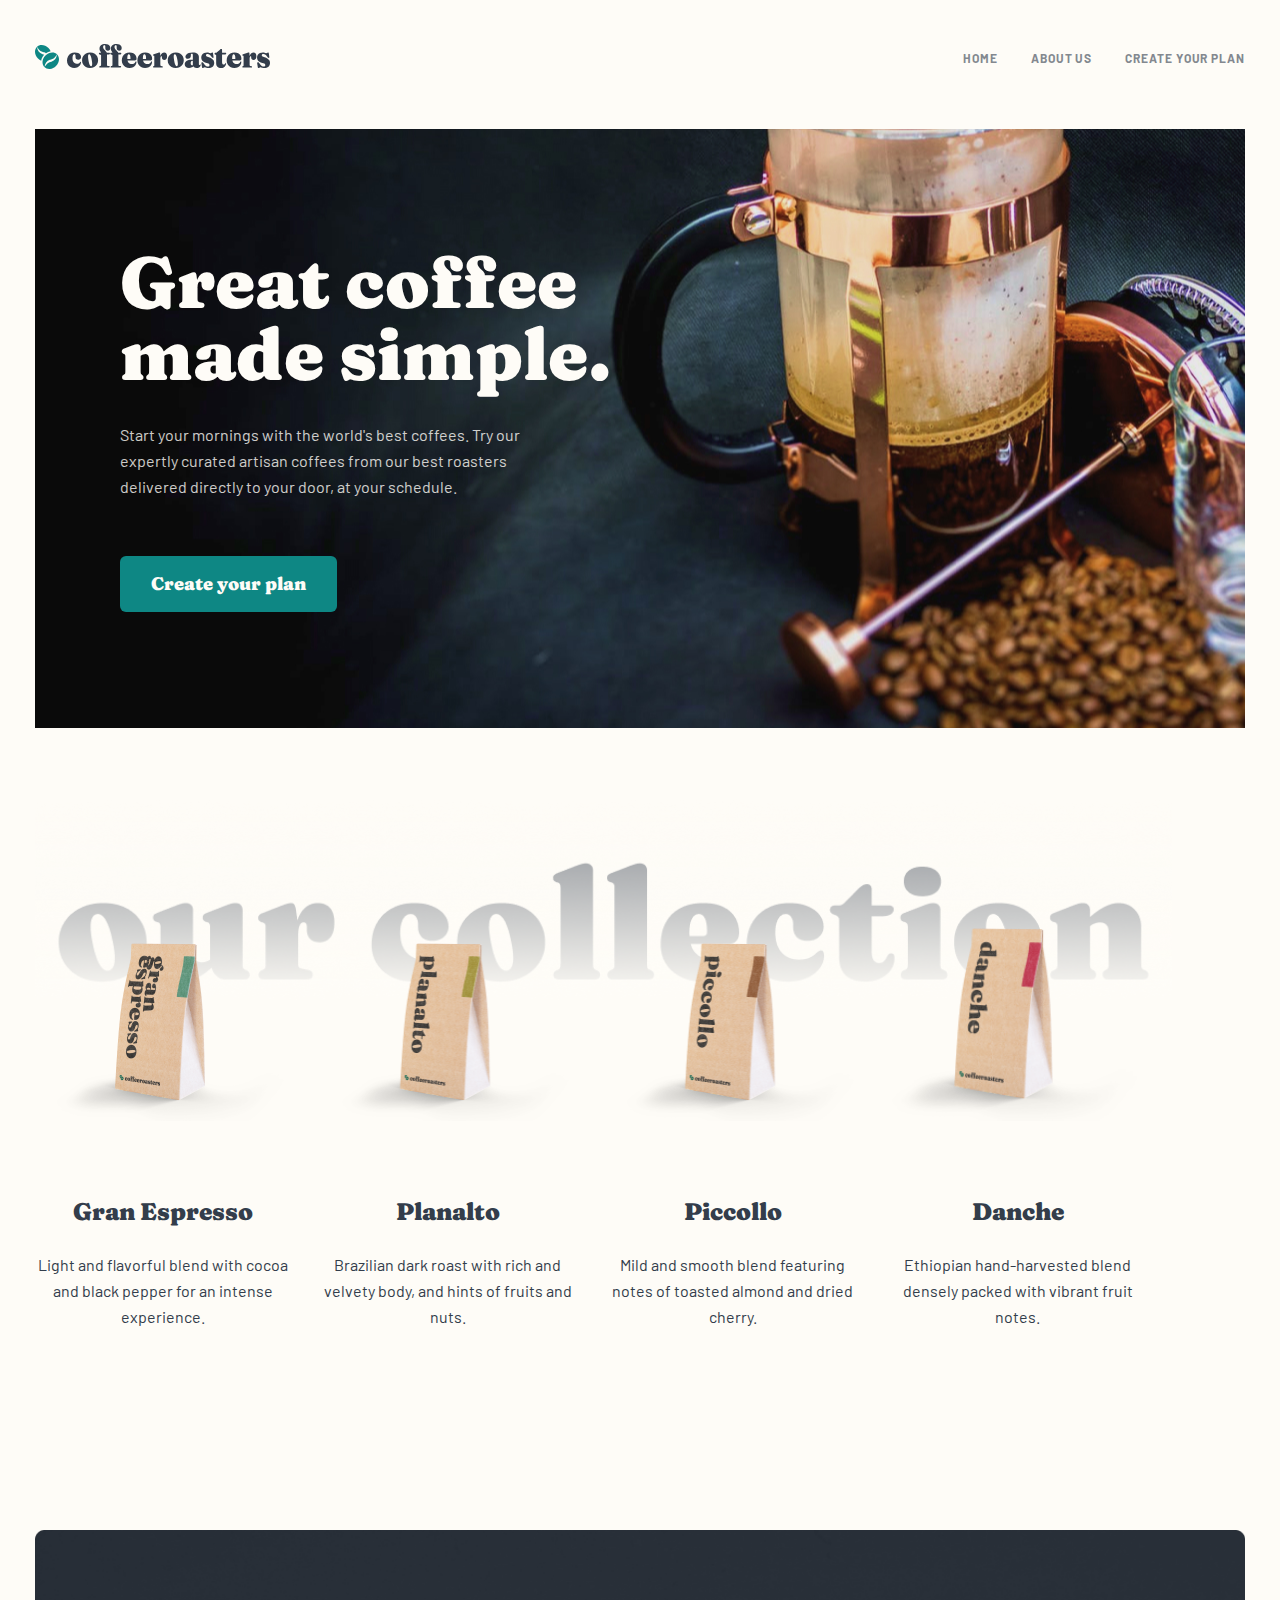
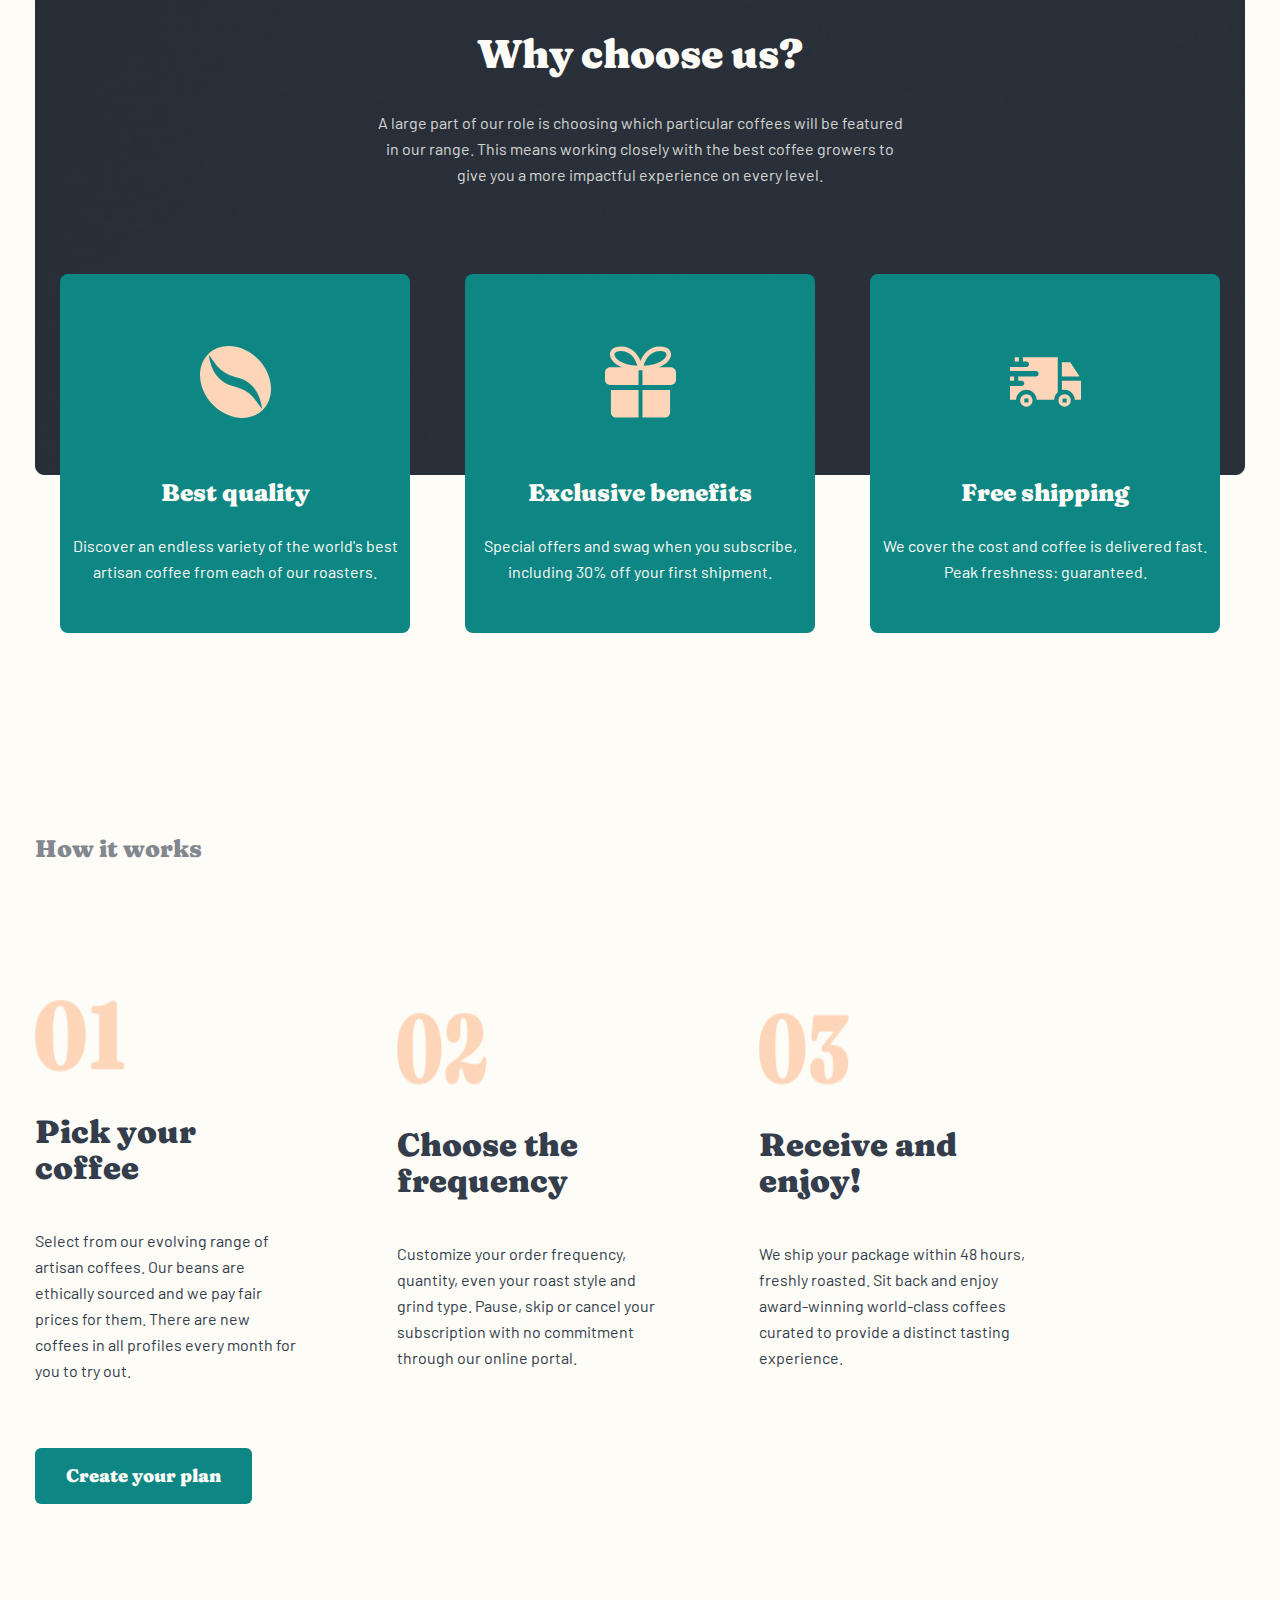
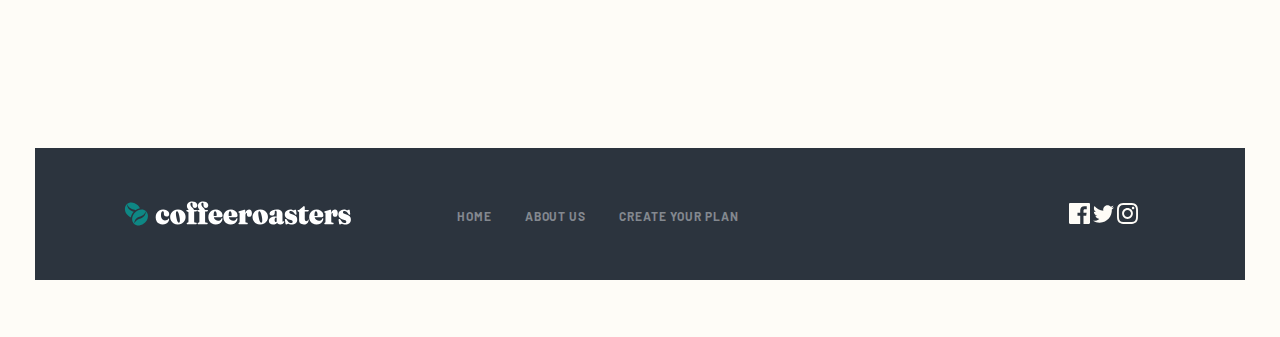
==== index.html @ c6ce02c2 "add main and footer" ====
<!DOCTYPE html>
<html lang="en">
<head>
    <meta charset="UTF-8">
    <meta name="viewport" content="width=device-width, initial-scale=1.0">
    <link rel="stylesheet" href="./css/main.css">
    <title>coffeeroaster</title>
</head>
<body>
   <header class="site-header">
    <div class="container">
        <div class="header">
          <a class="header-logo-link" href="/">
            <img class="header-logo-img" src="./images/header-logo-coffeeroaster.svg" alt="header-logo-img" width="235" height="25">
          </a> 
          <nav class="header-navbar navbar">
            <ul class="navbar-link">
                <li class="navbar-item">
                    <a class="navbar-link" href="#">HOME</a>
                </li>
                <li class="navbar-item">
                    <a class="navbar-link" href="#">ABOUT US</a>
                </li>
                <li class="navbar-item">
                    <a class="navbar-link" href="#">Create your plan</a>
                </li>
            </ul>
          </nav> 
        </div>
    </div>
   </header> 
   <main class="site-main">
    <section class="hero-section">
        <div class="container">
            <div class="hero">
                <div class="hero-content">
                <h2 class="hero-title">Great coffee made simple.</h2>
                    <div class="hero-text-wrapper">
                        <p class="hero-text">Start your mornings with the world's best coffees. Try our expertly curated artisan coffees from our best roasters delivered directly to your door, at your schedule.</p>
                    </div>
                    <a class="hero-link" href="#">Create your plan</a>
                </div>
            </div>

        </div>
    </section>
    <section class="Espresso-section">
        <div class="container">
            <div class="Espresso">
              <ul class="Espresso-list">
                <li class="Espresso-item">
                    <img src="./images/espresso.png" alt="espresso-img" width="255" height="193">
                    <h2 class="Espresso-title">Gran Espresso</h2>
                    <p class="Espresso-text">Light and flavorful blend with cocoa and black pepper for an intense experience.</p>
                </li>
            
                <li class="Espresso-item">
                    <img src="./images/planalto.png" alt="espresso-img" width="255" height="193">
                    <h2 class="Espresso-title">Planalto</h2>
                    <p class="Espresso-text">Brazilian dark roast with rich and velvety body, and hints of fruits and nuts.</p>
                </li>
                <li class="Espresso-item">
                    <img src="./images/piccollo.png" alt="espresso-img" width="255" height="193">
                    <h2 class="Espresso-title">Piccollo</h2>
                    <p class="Espresso-text">Mild and smooth blend featuring notes of toasted almond and dried cherry.</p>
                </li>
                <li class="Espresso-item">
                    <img src="./images/danche.png" alt="espresso-img" width="255" height="193">
                    <h2 class="Espresso-title">Danche</h2>
                    <p class="Espresso-text">Ethiopian hand-harvested blend densely packed with vibrant fruit notes.</p>
                </li>
              </ul>
            
            </div>
        </div>
    </section>
    <section class="choose-section">
        <div class="container">
            <div class="choose">
                <div class="choose-content">
                    <h2 class="choose-title">Why choose us?</h2>
                    <p class="choose-text">A large part of our role is choosing which particular coffees will be featured 
                        in our range. This means working closely with the best coffee growers to give 
                        you a more impactful experience on every level.</p>
                    </div>
                <ul class="choose-list">
                    <li class="choose-item">
                        <div class="choose-item-wrapper">
                        <img class="choose-item-img" src="./images/coffee-bean.svg" alt="choose-img" width="71" height="72">
                    </div>
                        <h2 class="choose-item-title">Best quality</h2>
                        <p class="choose-item-text">Discover an endless variety of the world's best artisan coffee from each of our roasters.</p>
                    </li> 
                    <li class="choose-item">
                        <div class="choose-item-wrapper">
                        <img class="choose-item-img" src="./images/Combined Shape.svg" alt="choose-img" width="71" height="72">
                    </div>
                        <h2 class="choose-item-title">Exclusive benefits</h2>
                        <p class="choose-item-text">Special offers and swag when you subscribe, including 30% off your first shipment.</p>
                    </li>
                    <li class="choose-item">
                        <div class="choose-item-wrapper">
                        <img class="choose-item-img" src="./images/shipping.svg" alt="choose-img" width="71" height="72">
                    </div>
                        <h2 class="choose-item-title">Free shipping</h2>
                        <p class="choose-item-text">We cover the cost and coffee is delivered fast. Peak freshness: guaranteed.</p>
                    </li>

                </ul>
            </div>
        </div>
    </section>
    <section class="plan-section">
        <div class="container">
            <div class="plan">
                <strong class="plan-strong">How it works</strong>
                <div class="plan-line">
                    <span class="line line1"></span>
                    <span class="line line2"></span>
                    <span class="line line3"></span>
                 </div>
                <ul class="plan-list">
                    <li class="plan-item">
                        <img class="plan-item-img" src="./images/01.png" alt="plan-item-img" width="90" height="72">
                       <h2 class="plan-item-title">Pick your coffee</h2>
                        <p class="plan-item-text">Select from our evolving range of artisan coffees. Our beans are ethically sourced and we pay fair prices for them. There are new coffees in all profiles every month for you to try out.</p>
                    </li>
                    <li class="plan-item">
                        <img class="plan-item-img" src="./images/02.png" alt="plan-item-img" width="90" height="72">
                        
                        <h2 class="plan-item-title">Choose the frequency</h2>
                    
                        <p class="plan-item-text">Customize your order frequency, quantity, even your roast style and grind type. Pause, skip or cancel your subscription with no commitment through our online portal.</p>
                    </li>
                    <li class="plan-item">
                        <img class="plan-item-img" src="./images/03.png" alt="plan-item-img" width="90" height="72">
                        
                            <h2 class="plan-item-title">Receive and enjoy!</h2>
                      
                        <p class="plan-item-text">We ship your package within 48 hours, freshly roasted. Sit back and enjoy award-winning world-class coffees curated to provide a distinct tasting experience.</p>
                    </li>
                </ul>
                <a class="plan-link" href="#">Create your plan</a>
            </div>
        </div>
    </section>
</main>
<footer class="site-footer">
    <div class="container">
        <div class="footer">
             <a class="footer-logo-link" href="/">
            <img class="footer-logo-img" src="./images/footer-logo.svg" alt="footer-logo-img" width="235" height="25">
          </a> 
          <div class="footer-content">
            <ul class="footer-link">
                <li class="footer-item">
                    <a class="footer-item-link" href="#">HOME</a>
                </li>
                <li class="footer-item">
                    <a class="footer-item-link" href="#">ABOUT US</a>
                </li>
                <li class="footer-item">
                    <a class="footer-item-link" href="#">Create your plan</a>
                </li>
            </ul>
          </div>
          <div class="footer-icon">
            <img class="footer-icon" src="./images/facebook-icon.svg" alt="facebook-icon" width="21" height="21">
            <img class="footer-icon" src="./images/twitter-icon.svg" alt="facebook-icon" width="21" height="19.5">
            <img class="footer-icon" src="./images/instagram-icon.svg" alt="facebook-icon" width="21" height="21">
        </div> 
        </div>
    </div>
</footer>
</body>
</html>
---- css/main.css ----
@font-face{font-family:"Barlow";src:url("../fonts/Barlow-Regular.woff2") format("woff2"),url("../fonts/Barlow-Regular.woff") format("woff");font-weight:normal;font-style:normal;font-display:swap}@font-face{font-family:"Barlow";src:url("../fonts/Barlow-Bold.woff2") format("woff2"),url("../fonts/Barlow-Bold.woff") format("woff");font-weight:bold;font-style:normal;font-display:swap}@font-face{font-family:"Fraunces ";src:url("../fonts/Fraunces144ptSoft-Black.woff2") format("woff2"),url("../fonts/Fraunces144ptSoft-Black.woff") format("woff");font-weight:900;font-style:normal;font-display:swap}@font-face{font-family:"Fraunces";src:url("../fonts/Fraunces9ptSoft-Black.woff2") format("woff2"),url("../fonts/Fraunces9ptSoft-Black.woff") format("woff");font-weight:900;font-style:normal;font-display:swap}*{margin:0;padding:0;list-style:none;text-decoration:none;box-sizing:border-box}body{background-color:#fefcf7;font-family:"Fraunces",serif;font-family:"Barlow",sans-serif}/*! normalize.css v8.0.1 | MIT License | github.com/necolas/normalize.css */html{line-height:1.15;-webkit-text-size-adjust:100%}body{margin:0}main{display:block}h1{font-size:2em;margin:.67em 0}hr{box-sizing:content-box;height:0;overflow:visible}pre{font-family:monospace,monospace;font-size:1em}a{background-color:rgba(0,0,0,0)}abbr[title]{border-bottom:none;text-decoration:underline;-webkit-text-decoration:underline dotted;text-decoration:underline dotted}b,strong{font-weight:bolder}code,kbd,samp{font-family:monospace,monospace;font-size:1em}small{font-size:80%}sub,sup{font-size:75%;line-height:0;position:relative;vertical-align:baseline}sub{bottom:-0.25em}sup{top:-0.5em}img{border-style:none}button,input,optgroup,select,textarea{font-family:inherit;font-size:100%;line-height:1.15;margin:0}button,input{overflow:visible}button,select{text-transform:none}button,[type=button],[type=reset],[type=submit]{-webkit-appearance:button}button::-moz-focus-inner,[type=button]::-moz-focus-inner,[type=reset]::-moz-focus-inner,[type=submit]::-moz-focus-inner{border-style:none;padding:0}button:-moz-focusring,[type=button]:-moz-focusring,[type=reset]:-moz-focusring,[type=submit]:-moz-focusring{outline:1px dotted ButtonText}fieldset{padding:.35em .75em .625em}legend{box-sizing:border-box;color:inherit;display:table;max-width:100%;padding:0;white-space:normal}progress{vertical-align:baseline}textarea{overflow:auto}[type=checkbox],[type=radio]{box-sizing:border-box;padding:0}[type=number]::-webkit-inner-spin-button,[type=number]::-webkit-outer-spin-button{height:auto}[type=search]{-webkit-appearance:textfield;outline-offset:-2px}[type=search]::-webkit-search-decoration{-webkit-appearance:none}::-webkit-file-upload-button{-webkit-appearance:button;font:inherit}details{display:block}summary{display:list-item}template{display:none}[hidden]{display:none}.visually-hidden{position:absolute;width:1px;height:1px;margin:-1px;border:0;padding:0;white-space:nowrap;-webkit-clip-path:inset(100%);clip-path:inset(100%);clip:rect(0 0 0 0);overflow:hidden}.container{width:1250px;margin:0 auto;padding:0 20px}.site-header{padding:44px 0 57px 0}.header{display:flex;align-items:center;justify-content:space-between}.header-logo-link{display:inline-block}.navbar-link{display:flex;align-items:center}.navbar-item+.navbar-item{margin-left:33px}.navbar-link{color:#83888f;font-size:12px;font-style:normal;font-weight:700;line-height:15px;letter-spacing:.923px;text-transform:uppercase;transition:color .5s linear}.navbar-link:hover{color:#000}.hero{padding:117px 0 116px 85px;background-image:url("../../images/hero-bg.jpg");background-repeat:no-repeat;background-position:center;block-size:100%}.hero-content{width:493px}.hero-title{margin-bottom:32px;color:#fefcf7;font-family:Fraunces,serif;font-size:72px;font-style:normal;font-weight:900;line-height:72px}.hero-text-wrapper{width:417px;margin-bottom:56px}.hero-text{color:#fefcf7;font-size:16px;font-style:normal;font-weight:400;line-height:26px;opacity:.8}.hero-link{width:217px;padding:15px 2px 16px;display:inline-block;border-radius:6px;background-color:#0e8784;color:#fefcf7;text-align:center;font-family:Fraunces,serif;font-size:18px;font-style:normal;font-weight:900;line-height:25px}.site-footer{padding:44px 0 57px 0}.footer{padding:53px 85px 51px;background-color:#2c343e;display:flex;align-items:center}.footer-logo-link{display:inline-block;margin-right:102px}.footer-link{display:flex;align-items:center;margin-right:330px}.footer-item+.footer-item{margin-left:33px}.footer-item-link{color:#83888f;font-size:12px;font-style:normal;font-weight:700;line-height:15px;letter-spacing:.923px;text-transform:uppercase;transition:color .5s linear}.footer-item-link:hover{color:#000}.Espresso{padding:200px 0 200px;background-image:url("../../images/collection.png");background-repeat:no-repeat;background-size:94%;background-position-y:71px}.Espresso-list{display:flex;align-items:center}.Espresso-item{width:255px}.Espresso-item+.Espresso-item{margin-left:30px}.Espresso-title{margin-top:71px;margin-bottom:24px;color:#333d4b;text-align:center;font-family:Fraunces,serif;font-size:24px;font-style:normal;font-weight:900;line-height:32px}.Espresso-text{color:#333d4b;text-align:center;font-size:16px;font-style:normal;font-weight:400;line-height:26px}.choose{padding:100px 0 0 0;background-image:url("../../images/choose-bg.png");background-repeat:no-repeat;background-size:100%}.choose-content{width:540px;margin:0 auto}.line{display:inline-block;width:760px;stroke-width:2px;stroke:#fdd6ba}.choose-title{margin-bottom:32px;color:#fefcf7;text-align:center;font-family:Fraunces,serif;font-size:40px;font-style:normal;font-weight:900;line-height:48px}.choose-text{margin-bottom:86px;color:#fefcf7;text-align:center;font-size:16px;font-style:normal;font-weight:400;line-height:26px;opacity:.8}.choose-list{display:flex;align-items:center}.choose-item{width:350px;margin:0 auto;background-color:#0e8784;border-radius:8px;padding:72px 0 48px}.choose-item+.choose-item{margin-left:30px}.choose-item-wrapper{margin-bottom:56px;text-align:center}.choose-item-title{margin-bottom:24px;color:#fefcf7;text-align:center;font-family:Fraunces,serif;font-size:24px;font-style:normal;font-weight:900;line-height:32px}.choose-item-text{color:#fefcf7;text-align:center;font-size:16px;font-style:normal;font-weight:400;line-height:26px}.plan{padding:200px 0}.plan-strong{margin-bottom:80px;color:#83888f;font-family:Fraunces,serif;font-size:24px;font-style:normal;font-weight:900;line-height:32px}.plan-line{stroke-width:2px;stroke:#fdd6ba}.plan-list{display:flex;margin-top:80px;align-items:center}.plan-item{width:267px}.plan-item+.plan-item{margin-left:95px}.plan-item-title{margin-top:38px;margin-bottom:42px;color:#333d4b;font-family:Fraunces,serif;font-size:32px;font-style:normal;font-weight:900;line-height:36px}.plan-item-text{margin-bottom:64px;color:#333d4b;font-size:16px;font-style:normal;font-weight:400;line-height:26px}.plan-link{width:217px;padding:15px 2px 16px;display:inline-block;border-radius:6px;background-color:#0e8784;color:#fefcf7;text-align:center;font-family:Fraunces,serif;font-size:18px;font-style:normal;font-weight:900;line-height:25px}/*# sourceMappingURL=main.css.map */
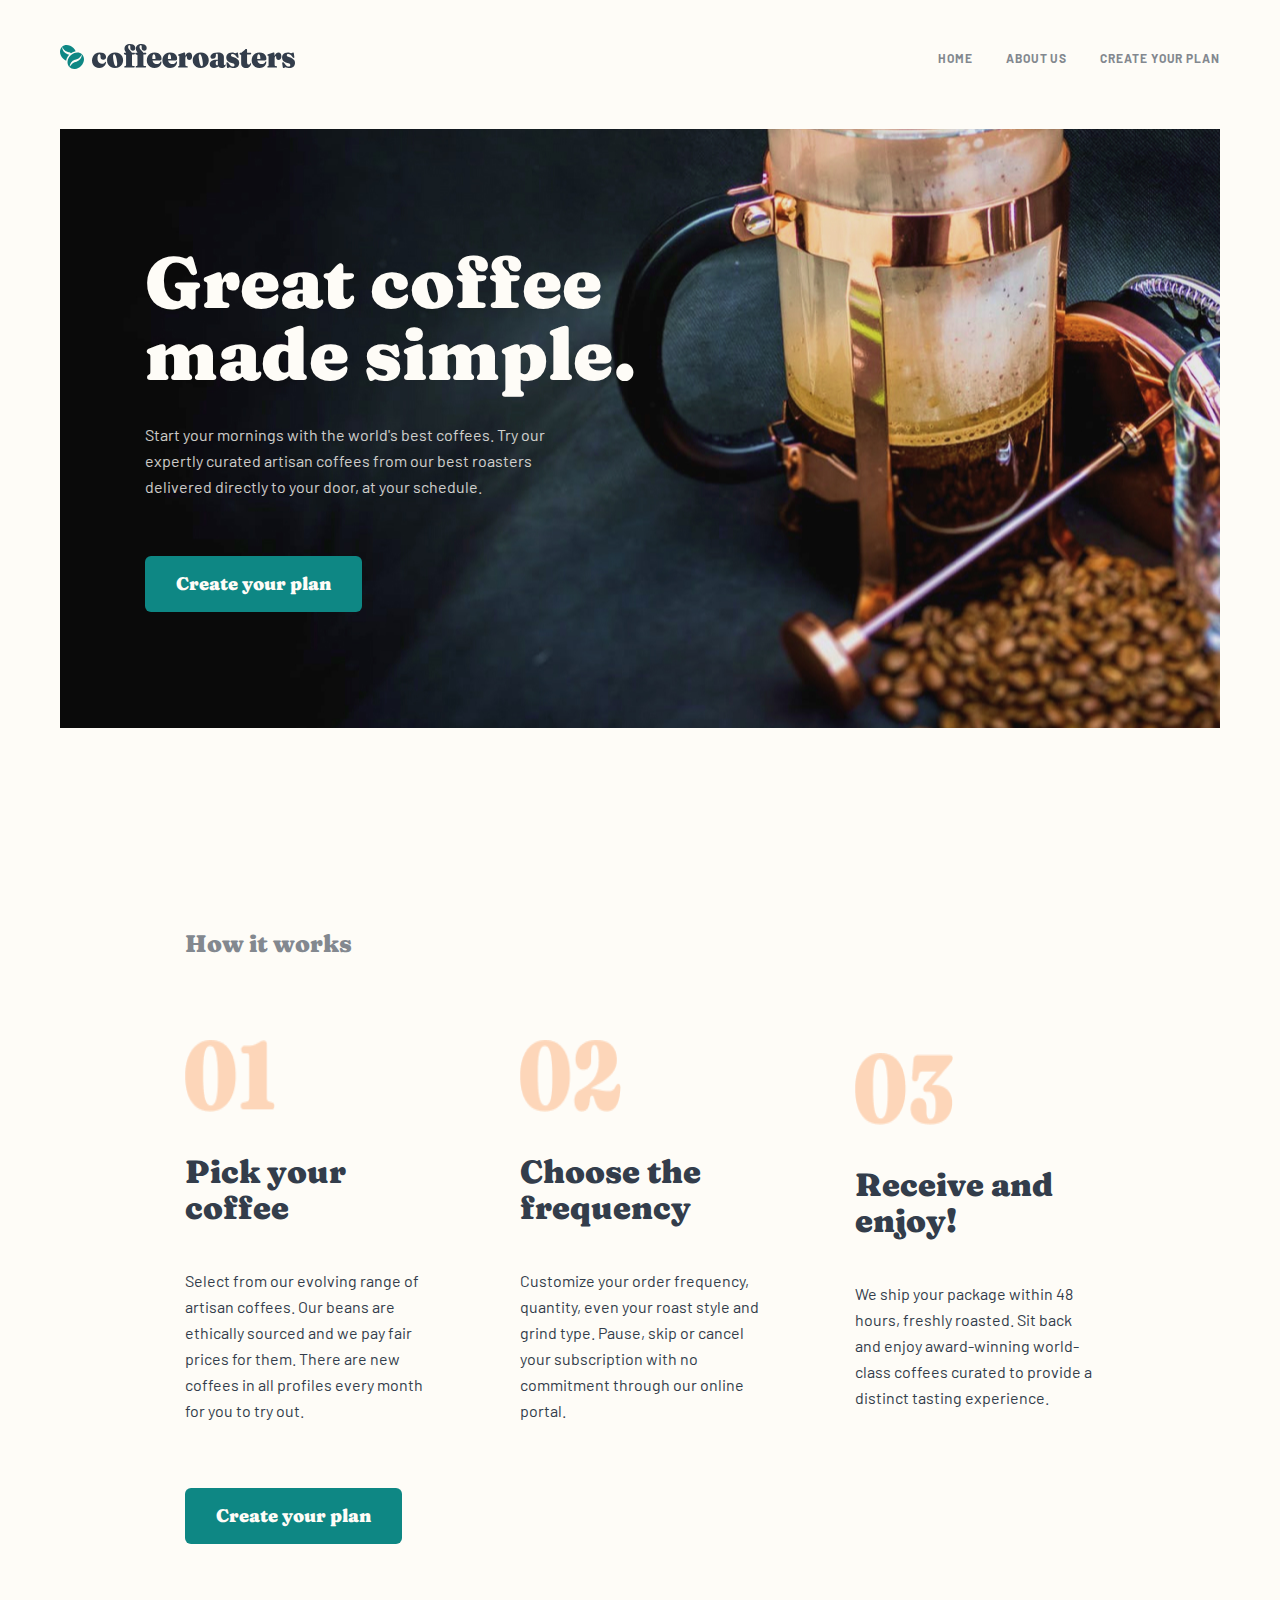
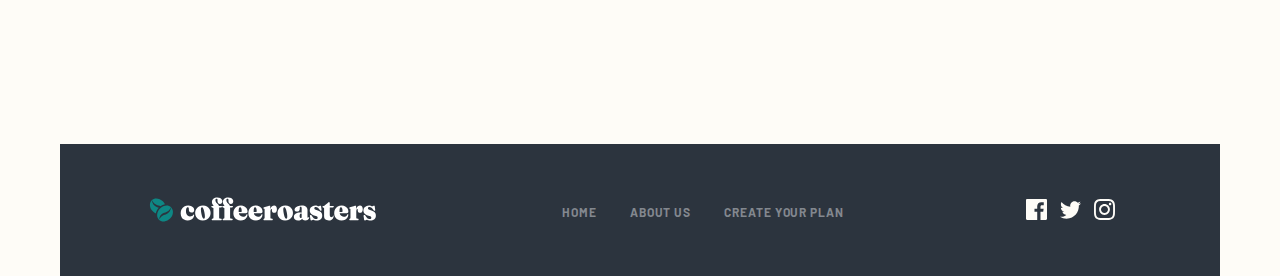
==== commit cb64166b: "Initial commit" ====
--- a/index.html
+++ b/index.html
@@ -7,6 +7,7 @@
     <title>coffeeroaster</title>
 </head>
 <body>
+  
    <header class="site-header">
     <div class="container">
         <div class="header">
@@ -25,11 +26,20 @@
                     <a class="navbar-link" href="#">Create your plan</a>
                 </li>
             </ul>
-          </nav> 
+          </nav>
+          <button class="hamburger-btn">
+            <img src="./images/hamburger-coffee.svg" alt="hamburger" width="16" height="16">
+          </button>
+
         </div>
     </div>
-   </header> 
+   </header>
+    
+
+ 
+   
    <main class="site-main">
+      
     <section class="hero-section">
         <div class="container">
             <div class="hero">
@@ -43,37 +53,51 @@
             </div>
 
         </div>
-    </section>
+        
+    </section>
+
+<!--
     <section class="Espresso-section">
         <div class="container">
             <div class="Espresso">
               <ul class="Espresso-list">
                 <li class="Espresso-item">
                     <img src="./images/espresso.png" alt="espresso-img" width="255" height="193">
-                    <h2 class="Espresso-title">Gran Espresso</h2>
+                    <div class="Espresso-content">
+                        <h2 class="Espresso-title">Gran Espresso</h2>
                     <p class="Espresso-text">Light and flavorful blend with cocoa and black pepper for an intense experience.</p>
+                    </div>
                 </li>
             
                 <li class="Espresso-item">
                     <img src="./images/planalto.png" alt="espresso-img" width="255" height="193">
-                    <h2 class="Espresso-title">Planalto</h2>
+                    <div class="Espresso-content">
+                        <h2 class="Espresso-title">Planalto</h2>
                     <p class="Espresso-text">Brazilian dark roast with rich and velvety body, and hints of fruits and nuts.</p>
+                    </div>
+                    
                 </li>
                 <li class="Espresso-item">
                     <img src="./images/piccollo.png" alt="espresso-img" width="255" height="193">
+                   <div class="Espresso-content">
                     <h2 class="Espresso-title">Piccollo</h2>
                     <p class="Espresso-text">Mild and smooth blend featuring notes of toasted almond and dried cherry.</p>
+                   </div>
                 </li>
                 <li class="Espresso-item">
                     <img src="./images/danche.png" alt="espresso-img" width="255" height="193">
-                    <h2 class="Espresso-title">Danche</h2>
+                    <div class="Espresso-content">
+                        <h2 class="Espresso-title">Danche</h2>
                     <p class="Espresso-text">Ethiopian hand-harvested blend densely packed with vibrant fruit notes.</p>
+                    </div>
                 </li>
               </ul>
             
             </div>
         </div>
     </section>
+   
+      
     <section class="choose-section">
         <div class="container">
             <div class="choose">
@@ -88,36 +112,42 @@
                         <div class="choose-item-wrapper">
                         <img class="choose-item-img" src="./images/coffee-bean.svg" alt="choose-img" width="71" height="72">
                     </div>
-                        <h2 class="choose-item-title">Best quality</h2>
+                        <div class="choose-item-content">
+                            <h2 class="choose-item-title">Best quality</h2>
                         <p class="choose-item-text">Discover an endless variety of the world's best artisan coffee from each of our roasters.</p>
+                        </div>
                     </li> 
                     <li class="choose-item">
                         <div class="choose-item-wrapper">
                         <img class="choose-item-img" src="./images/Combined Shape.svg" alt="choose-img" width="71" height="72">
                     </div>
-                        <h2 class="choose-item-title">Exclusive benefits</h2>
+                        <div class="choose-item-content">
+                            <h2 class="choose-item-title">Exclusive benefits</h2>
                         <p class="choose-item-text">Special offers and swag when you subscribe, including 30% off your first shipment.</p>
+
+                        </div>
                     </li>
                     <li class="choose-item">
                         <div class="choose-item-wrapper">
                         <img class="choose-item-img" src="./images/shipping.svg" alt="choose-img" width="71" height="72">
                     </div>
+                       <div class="choode-item-content">
                         <h2 class="choose-item-title">Free shipping</h2>
                         <p class="choose-item-text">We cover the cost and coffee is delivered fast. Peak freshness: guaranteed.</p>
+                       </div>
                     </li>
 
                 </ul>
             </div>
         </div>
     </section>
+ -->
+   
     <section class="plan-section">
         <div class="container">
             <div class="plan">
                 <strong class="plan-strong">How it works</strong>
-                <div class="plan-line">
-                    <span class="line line1"></span>
-                    <span class="line line2"></span>
-                    <span class="line line3"></span>
+            
                  </div>
                 <ul class="plan-list">
                     <li class="plan-item">
@@ -126,25 +156,29 @@
                         <p class="plan-item-text">Select from our evolving range of artisan coffees. Our beans are ethically sourced and we pay fair prices for them. There are new coffees in all profiles every month for you to try out.</p>
                     </li>
                     <li class="plan-item">
-                        <img class="plan-item-img" src="./images/02.png" alt="plan-item-img" width="90" height="72">
+                        <img class="plan-item-img" src="./images/02.png" alt="plan-item-img" width="101" height="72">
                         
                         <h2 class="plan-item-title">Choose the frequency</h2>
                     
                         <p class="plan-item-text">Customize your order frequency, quantity, even your roast style and grind type. Pause, skip or cancel your subscription with no commitment through our online portal.</p>
                     </li>
                     <li class="plan-item">
-                        <img class="plan-item-img" src="./images/03.png" alt="plan-item-img" width="90" height="72">
+                        <img class="plan-item-img" src="./images/03.png" alt="plan-item-img" width="98" height="72">
                         
                             <h2 class="plan-item-title">Receive and enjoy!</h2>
                       
-                        <p class="plan-item-text">We ship your package within 48 hours, freshly roasted. Sit back and enjoy award-winning world-class coffees curated to provide a distinct tasting experience.</p>
+                        <p class="plan-item-text">We ship your package within 48 hours, freshly roasted. Sit back and enjoy award-winning world-class coffees curated to provide a distinct tasting experience.</$>
                     </li>
                 </ul>
-                <a class="plan-link" href="#">Create your plan</a>
-            </div>
-        </div>
-    </section>
+                <div class="plan-wrapper"><a class="plan-link" href="#">Create your plan</a></div>
+                
+            </div>
+        </div>
+    </section>
+     
+
 </main>
+
 <footer class="site-footer">
     <div class="container">
         <div class="footer">
--- a/css/main.css
+++ b/css/main.css
@@ -1 +1 @@
-@font-face{font-family:"Barlow";src:url("../fonts/Barlow-Regular.woff2") format("woff2"),url("../fonts/Barlow-Regular.woff") format("woff");font-weight:normal;font-style:normal;font-display:swap}@font-face{font-family:"Barlow";src:url("../fonts/Barlow-Bold.woff2") format("woff2"),url("../fonts/Barlow-Bold.woff") format("woff");font-weight:bold;font-style:normal;font-display:swap}@font-face{font-family:"Fraunces ";src:url("../fonts/Fraunces144ptSoft-Black.woff2") format("woff2"),url("../fonts/Fraunces144ptSoft-Black.woff") format("woff");font-weight:900;font-style:normal;font-display:swap}@font-face{font-family:"Fraunces";src:url("../fonts/Fraunces9ptSoft-Black.woff2") format("woff2"),url("../fonts/Fraunces9ptSoft-Black.woff") format("woff");font-weight:900;font-style:normal;font-display:swap}*{margin:0;padding:0;list-style:none;text-decoration:none;box-sizing:border-box}body{background-color:#fefcf7;font-family:"Fraunces",serif;font-family:"Barlow",sans-serif}/*! normalize.css v8.0.1 | MIT License | github.com/necolas/normalize.css */html{line-height:1.15;-webkit-text-size-adjust:100%}body{margin:0}main{display:block}h1{font-size:2em;margin:.67em 0}hr{box-sizing:content-box;height:0;overflow:visible}pre{font-family:monospace,monospace;font-size:1em}a{background-color:rgba(0,0,0,0)}abbr[title]{border-bottom:none;text-decoration:underline;-webkit-text-decoration:underline dotted;text-decoration:underline dotted}b,strong{font-weight:bolder}code,kbd,samp{font-family:monospace,monospace;font-size:1em}small{font-size:80%}sub,sup{font-size:75%;line-height:0;position:relative;vertical-align:baseline}sub{bottom:-0.25em}sup{top:-0.5em}img{border-style:none}button,input,optgroup,select,textarea{font-family:inherit;font-size:100%;line-height:1.15;margin:0}button,input{overflow:visible}button,select{text-transform:none}button,[type=button],[type=reset],[type=submit]{-webkit-appearance:button}button::-moz-focus-inner,[type=button]::-moz-focus-inner,[type=reset]::-moz-focus-inner,[type=submit]::-moz-focus-inner{border-style:none;padding:0}button:-moz-focusring,[type=button]:-moz-focusring,[type=reset]:-moz-focusring,[type=submit]:-moz-focusring{outline:1px dotted ButtonText}fieldset{padding:.35em .75em .625em}legend{box-sizing:border-box;color:inherit;display:table;max-width:100%;padding:0;white-space:normal}progress{vertical-align:baseline}textarea{overflow:auto}[type=checkbox],[type=radio]{box-sizing:border-box;padding:0}[type=number]::-webkit-inner-spin-button,[type=number]::-webkit-outer-spin-button{height:auto}[type=search]{-webkit-appearance:textfield;outline-offset:-2px}[type=search]::-webkit-search-decoration{-webkit-appearance:none}::-webkit-file-upload-button{-webkit-appearance:button;font:inherit}details{display:block}summary{display:list-item}template{display:none}[hidden]{display:none}.visually-hidden{position:absolute;width:1px;height:1px;margin:-1px;border:0;padding:0;white-space:nowrap;-webkit-clip-path:inset(100%);clip-path:inset(100%);clip:rect(0 0 0 0);overflow:hidden}.container{width:1250px;margin:0 auto;padding:0 20px}.site-header{padding:44px 0 57px 0}.header{display:flex;align-items:center;justify-content:space-between}.header-logo-link{display:inline-block}.navbar-link{display:flex;align-items:center}.navbar-item+.navbar-item{margin-left:33px}.navbar-link{color:#83888f;font-size:12px;font-style:normal;font-weight:700;line-height:15px;letter-spacing:.923px;text-transform:uppercase;transition:color .5s linear}.navbar-link:hover{color:#000}.hero{padding:117px 0 116px 85px;background-image:url("../../images/hero-bg.jpg");background-repeat:no-repeat;background-position:center;block-size:100%}.hero-content{width:493px}.hero-title{margin-bottom:32px;color:#fefcf7;font-family:Fraunces,serif;font-size:72px;font-style:normal;font-weight:900;line-height:72px}.hero-text-wrapper{width:417px;margin-bottom:56px}.hero-text{color:#fefcf7;font-size:16px;font-style:normal;font-weight:400;line-height:26px;opacity:.8}.hero-link{width:217px;padding:15px 2px 16px;display:inline-block;border-radius:6px;background-color:#0e8784;color:#fefcf7;text-align:center;font-family:Fraunces,serif;font-size:18px;font-style:normal;font-weight:900;line-height:25px}.site-footer{padding:44px 0 57px 0}.footer{padding:53px 85px 51px;background-color:#2c343e;display:flex;align-items:center}.footer-logo-link{display:inline-block;margin-right:102px}.footer-link{display:flex;align-items:center;margin-right:330px}.footer-item+.footer-item{margin-left:33px}.footer-item-link{color:#83888f;font-size:12px;font-style:normal;font-weight:700;line-height:15px;letter-spacing:.923px;text-transform:uppercase;transition:color .5s linear}.footer-item-link:hover{color:#000}.Espresso{padding:200px 0 200px;background-image:url("../../images/collection.png");background-repeat:no-repeat;background-size:94%;background-position-y:71px}.Espresso-list{display:flex;align-items:center}.Espresso-item{width:255px}.Espresso-item+.Espresso-item{margin-left:30px}.Espresso-title{margin-top:71px;margin-bottom:24px;color:#333d4b;text-align:center;font-family:Fraunces,serif;font-size:24px;font-style:normal;font-weight:900;line-height:32px}.Espresso-text{color:#333d4b;text-align:center;font-size:16px;font-style:normal;font-weight:400;line-height:26px}.choose{padding:100px 0 0 0;background-image:url("../../images/choose-bg.png");background-repeat:no-repeat;background-size:100%}.choose-content{width:540px;margin:0 auto}.line{display:inline-block;width:760px;stroke-width:2px;stroke:#fdd6ba}.choose-title{margin-bottom:32px;color:#fefcf7;text-align:center;font-family:Fraunces,serif;font-size:40px;font-style:normal;font-weight:900;line-height:48px}.choose-text{margin-bottom:86px;color:#fefcf7;text-align:center;font-size:16px;font-style:normal;font-weight:400;line-height:26px;opacity:.8}.choose-list{display:flex;align-items:center}.choose-item{width:350px;margin:0 auto;background-color:#0e8784;border-radius:8px;padding:72px 0 48px}.choose-item+.choose-item{margin-left:30px}.choose-item-wrapper{margin-bottom:56px;text-align:center}.choose-item-title{margin-bottom:24px;color:#fefcf7;text-align:center;font-family:Fraunces,serif;font-size:24px;font-style:normal;font-weight:900;line-height:32px}.choose-item-text{color:#fefcf7;text-align:center;font-size:16px;font-style:normal;font-weight:400;line-height:26px}.plan{padding:200px 0}.plan-strong{margin-bottom:80px;color:#83888f;font-family:Fraunces,serif;font-size:24px;font-style:normal;font-weight:900;line-height:32px}.plan-line{stroke-width:2px;stroke:#fdd6ba}.plan-list{display:flex;margin-top:80px;align-items:center}.plan-item{width:267px}.plan-item+.plan-item{margin-left:95px}.plan-item-title{margin-top:38px;margin-bottom:42px;color:#333d4b;font-family:Fraunces,serif;font-size:32px;font-style:normal;font-weight:900;line-height:36px}.plan-item-text{margin-bottom:64px;color:#333d4b;font-size:16px;font-style:normal;font-weight:400;line-height:26px}.plan-link{width:217px;padding:15px 2px 16px;display:inline-block;border-radius:6px;background-color:#0e8784;color:#fefcf7;text-align:center;font-family:Fraunces,serif;font-size:18px;font-style:normal;font-weight:900;line-height:25px}/*# sourceMappingURL=main.css.map */+@font-face{font-family:"Barlow";src:url("../fonts/Barlow-Regular.woff2") format("woff2"),url("../fonts/Barlow-Regular.woff") format("woff");font-weight:normal;font-style:normal;font-display:swap}@font-face{font-family:"Barlow";src:url("../fonts/Barlow-Bold.woff2") format("woff2"),url("../fonts/Barlow-Bold.woff") format("woff");font-weight:bold;font-style:normal;font-display:swap}@font-face{font-family:"Fraunces ";src:url("../fonts/Fraunces144ptSoft-Black.woff2") format("woff2"),url("../fonts/Fraunces144ptSoft-Black.woff") format("woff");font-weight:900;font-style:normal;font-display:swap}@font-face{font-family:"Fraunces";src:url("../fonts/Fraunces9ptSoft-Black.woff2") format("woff2"),url("../fonts/Fraunces9ptSoft-Black.woff") format("woff");font-weight:900;font-style:normal;font-display:swap}*{margin:0;padding:0;list-style:none;text-decoration:none;box-sizing:border-box}body{background-color:#fefcf7;font-family:"Fraunces",serif;font-family:"Barlow",sans-serif}/*! normalize.css v8.0.1 | MIT License | github.com/necolas/normalize.css */html{line-height:1.15;-webkit-text-size-adjust:100%}body{margin:0}main{display:block}h1{font-size:2em;margin:.67em 0}hr{box-sizing:content-box;height:0;overflow:visible}pre{font-family:monospace,monospace;font-size:1em}a{background-color:rgba(0,0,0,0)}abbr[title]{border-bottom:none;text-decoration:underline;-webkit-text-decoration:underline dotted;text-decoration:underline dotted}b,strong{font-weight:bolder}code,kbd,samp{font-family:monospace,monospace;font-size:1em}small{font-size:80%}sub,sup{font-size:75%;line-height:0;position:relative;vertical-align:baseline}sub{bottom:-0.25em}sup{top:-0.5em}img{border-style:none}button,input,optgroup,select,textarea{font-family:inherit;font-size:100%;line-height:1.15;margin:0}button,input{overflow:visible}button,select{text-transform:none}button,[type=button],[type=reset],[type=submit]{-webkit-appearance:button}button::-moz-focus-inner,[type=button]::-moz-focus-inner,[type=reset]::-moz-focus-inner,[type=submit]::-moz-focus-inner{border-style:none;padding:0}button:-moz-focusring,[type=button]:-moz-focusring,[type=reset]:-moz-focusring,[type=submit]:-moz-focusring{outline:1px dotted ButtonText}fieldset{padding:.35em .75em .625em}legend{box-sizing:border-box;color:inherit;display:table;max-width:100%;padding:0;white-space:normal}progress{vertical-align:baseline}textarea{overflow:auto}[type=checkbox],[type=radio]{box-sizing:border-box;padding:0}[type=number]::-webkit-inner-spin-button,[type=number]::-webkit-outer-spin-button{height:auto}[type=search]{-webkit-appearance:textfield;outline-offset:-2px}[type=search]::-webkit-search-decoration{-webkit-appearance:none}::-webkit-file-upload-button{-webkit-appearance:button;font:inherit}details{display:block}summary{display:list-item}template{display:none}[hidden]{display:none}.visually-hidden{position:absolute;width:1px;height:1px;margin:-1px;border:0;padding:0;white-space:nowrap;-webkit-clip-path:inset(100%);clip-path:inset(100%);clip:rect(0 0 0 0);overflow:hidden}.container{max-width:1200px;margin:0 auto;padding:0 20px}.site-header{padding:44px 0 57px 0}.header{display:flex;align-items:center;justify-content:space-between}.header-logo-link{display:inline-block}.hamburger-btn{border:none;background-color:rgba(0,0,0,0);display:none}@media only screen and (max-width: 800px){.site-header{padding:40px 0 50px 0}}@media only screen and (max-width: 650px){.site-header{padding:34px 0 41px 0}.header-logo-img{width:163px;height:18px}.hamburger-btn{display:block}}.navbar-link{display:flex;align-items:center}.navbar-item+.navbar-item{margin-left:33px}.navbar-link{color:#83888f;font-size:12px;font-style:normal;font-weight:700;line-height:15px;letter-spacing:.923px;text-transform:uppercase;transition:color .5s linear}.navbar-link:hover{color:#000}@media only screen and (max-width: 650px){.navbar{display:none}}.hero{padding:117px 0 116px 85px;background-image:url("../images/hero-bg.jpg");background-repeat:no-repeat;background-position:center;block-size:100%}.hero-content{max-width:493px}.hero-title{margin-bottom:32px;color:#fefcf7;font-family:Fraunces,serif;font-size:72px;font-style:normal;font-weight:900;line-height:72px}.hero-text-wrapper{max-width:417px}.hero-text{margin-bottom:56px;color:#fefcf7;font-size:16px;font-style:normal;font-weight:400;line-height:26px;opacity:.8}.hero-link{width:217px;padding:15px 2px 16px;display:inline-block;border-radius:6px;background-color:#0e8784;color:#fefcf7;text-align:center;font-family:Fraunces,serif;font-size:18px;font-style:normal;font-weight:900;line-height:25px}@media only screen and (max-width: 1000px){.hero{padding:104px 0 103px 58px}.hero-title{font-size:63px;line-height:72px}}@media only screen and (max-width: 800px){.hero{background-image:url(../images/hero-tablet-bg.png)}.hero-content{max-width:329px}.hero-title{margin-bottom:24px;font-size:48px;line-height:48px}.hero-text-wrapper{max-width:372px}.hero-text{margin-bottom:40px;font-size:15px;line-height:25px}}@media only screen and (max-width: 600px){.hero{text-align:center}.hero-content{max-width:100%}.hero-text-wrapper{max-width:100%}}@media only screen and (max-width: 400px){.hero{background-image:url("../images/hero-mobile-bg.png");padding:100px 24px 99px;text-align:center;border-radius:10px}.hero-title{margin-bottom:24px;font-size:40px;line-height:40px}.hero-text-wrapper{max-width:100%}.hero-text{margin-bottom:39px}}.footer{padding:53px 85px 51px;background-color:#2c343e;display:flex;align-items:center;justify-content:space-between}.footer-logo-link{display:inline-block}.footer-link{display:flex;align-items:center}.footer-item+.footer-item{margin-left:33px}.footer-item-link{color:#83888f;font-size:12px;font-style:normal;font-weight:700;line-height:15px;letter-spacing:.923px;text-transform:uppercase;transition:color .5s linear}.footer-item-link:hover{color:#fff}.footer-icon{margin-right:10px}@media only screen and (max-width: 900px){.footer{padding:53px 30px 51px}}@media only screen and (max-width: 800px){.footer{flex-direction:column}.footer-link{margin-top:32px;margin-bottom:65px}}@media only screen and (max-width: 400px){.footer{text-align:center}.footer-link{flex-direction:column;text-align:center;margin-top:48px;margin-bottom:24px}.footer-item{margin-bottom:24px}.footer-logo-img{width:217px;height:24px}}.Espresso{padding:200px 0}.Espresso-list{display:flex;align-items:center}.Espresso-item{width:255px}.Espresso-item+.Espresso-item{margin-left:30px}.Espresso-title{margin-top:71px;margin-bottom:24px;color:#333d4b;text-align:center;font-family:Fraunces,serif;font-size:24px;font-style:normal;font-weight:900;line-height:32px}.Espresso-text{color:#333d4b;text-align:center;font-size:16px;font-style:normal;font-weight:400;line-height:26px}@media only screen and (max-width: 1000px){.Espresso-list{flex-direction:column;text-align:center}.Espresso-item{display:flex;align-items:center}}@media only screen and (max-width: 400px){.Espresso{padding:120px 0}.Espresso-item{width:282px}.Espresso-title{margin-top:24px;margin-bottom:10px}.Espresso-text{margin-bottom:48px}}.choose{padding:100px 0 0 0;background-image:url("../../images/choose-bg.png");background-repeat:no-repeat;background-size:100%}.choose-content{width:540px;margin:0 auto}.line{display:inline-block;width:760px;stroke-width:2px;stroke:#fdd6ba}.choose-title{margin-bottom:32px;color:#fefcf7;text-align:center;font-family:Fraunces,serif;font-size:40px;font-style:normal;font-weight:900;line-height:48px}.choose-text{margin-bottom:86px;color:#fefcf7;text-align:center;font-size:16px;font-style:normal;font-weight:400;line-height:26px;opacity:.8}.choose-list{display:flex;align-items:center}.choose-item{width:350px;margin:0 auto;background-color:#0e8784;border-radius:8px;padding:72px 0 48px}.choose-item+.choose-item{margin-left:30px}.choose-item-wrapper{margin-bottom:56px;text-align:center}.choose-item-title{margin-bottom:24px;color:#fefcf7;text-align:center;font-family:Fraunces,serif;font-size:24px;font-style:normal;font-weight:900;line-height:32px}.choose-item-text{color:#fefcf7;text-align:center;font-size:16px;font-style:normal;font-weight:400;line-height:26px}@media only screen and (max-width: 800px){.choose-title{margin-bottom:24px;font-size:32px}.choose-text{margin-bottom:70px;font-size:15px;line-height:25px}.choose-list{display:flex;align-items:center}.choose-item{max-width:100%;padding:41px 0}.choose-item-wrapper{margin-bottom:56px;text-align:center}.choose-item-title{margin-bottom:16px}.choose-item-text{font-size:15px;line-height:25px}}.plan-section{padding:200px 165px}.plan-strong{margin-bottom:80px;color:#83888f;font-family:Fraunces,serif;font-size:24px;font-style:normal;font-weight:900;line-height:32px}.plan-list{display:flex;margin-top:80px;align-items:center}.plan-item{width:267px}.plan-item+.plan-item{margin-left:95px}.plan-item-title{margin-top:38px;margin-bottom:42px;color:#333d4b;font-family:Fraunces,serif;font-size:32px;font-style:normal;font-weight:900;line-height:36px}.plan-item-text{margin-bottom:64px;color:#333d4b;font-size:16px;font-style:normal;font-weight:400;line-height:26px}.plan-link{width:217px;padding:15px 2px 16px;display:inline-block;border-radius:6px;background-color:#0e8784;color:#fefcf7;text-align:center;font-family:Fraunces,serif;font-size:18px;font-style:normal;font-weight:900;line-height:25px}@media only screen and (max-width: 1080px){.plan-item{max-width:223px}}@media only screen and (max-width: 1000px){.plan-section{padding:144px}.plan-strong{margin-bottom:55px}.plan-list{justify-content:space-between}.plan-item+.plan-item{margin-left:50px}.plan-item-title{margin-bottom:38px;font-size:28px;line-height:32px}.plan-item-text{margin-bottom:44px;font-size:15px;line-height:25px}}@media only screen and (max-width: 600px){.plan-section{padding:120px 0}.plan{text-align:center}.plan-strong{text-align:center}.plan-list{flex-direction:column}.plan-item{max-width:100%;text-align:center}.plan-item-title{margin-top:24px;margin-bottom:28px;font-size:28px;line-height:32px}.plan-item-text{margin-bottom:56px;font-size:15px;line-height:25px}.plan-wrapper{text-align:center}}.about-section{padding:168px 85px 34px 45px}.about{display:flex;align-items:center;justify-content:space-between}.about-content{width:540px}.about-title{margin-bottom:32px;color:#333d4b;font-size:40px;font-style:normal;font-weight:900;line-height:48px}.about-text{color:#333d4b;opacity:.8;font-size:16px;font-style:normal;font-weight:400;line-height:26px}@media only screen and (max-width: 1200px){.about-content{width:339px}.about-title{margin-bottom:30px;font-size:32px;line-height:48px}.about-text{font-size:15px;line-height:25px}}@media only screen and (max-width: 1000px){.about-section{padding:130px 10px 34px 25px}.about-content{width:300px}.about-title{margin-bottom:28px;font-size:31px;line-height:47px}.about-text{font-size:14px;line-height:24px}}@media only screen and (max-width: 680px){.about{flex-direction:column}.about-content{max-width:100%}.about-title{margin-top:30px;margin-bottom:30px}}@media only screen and (max-width: 680px){.about-title{font-size:32px;line-height:48px}.about-text{font-size:15px;line-height:25px}}.about_hero{padding:137px 0 137px 85px;background-image:url("../images/about_hero-bg.jpg");background-repeat:no-repeat;background-position:center;block-size:100%}.about_hero-content{width:445px}.about_hero-title{margin-bottom:24px;color:#fefcf7;font-family:Fraunces,serif;font-size:40px;font-style:normal;font-weight:900;line-height:48px}.about_hero-text{color:#fefcf7;font-size:16px;font-style:normal;font-weight:400;line-height:26px}@media only screen and (max-width: 1000px){.about_hero-content{width:398px}.about_hero{padding:118px 0 118px 58px}}@media only screen and (max-width: 700px){.about_hero{background-image:url("../images/tablet-about_hero-bg.png")}.about_hero-content{width:360px}.about_hero-title{font-size:32px;line-height:40px}.about_hero-text{opacity:.8;font-size:15px;line-height:25px}}@media only screen and (max-width: 600px){.about_hero{padding:111px 0 87px 24px}.about_hero-content{width:279px}.about_hero-title{margin-bottom:24px;font-size:28px;line-height:28px}.about_hero-text{font-size:15px;line-height:25px}}@media only screen and (max-width: 330px){.about_hero{background-image:url("../../images/mobile-about_hero-bg.jpg");border-radius:10px;padding:111px 0 87px 0;text-align:center}}.quality{display:flex;align-items:center;padding:100px 0 100px 85px;background-image:url("../images/quality-bg.png");background-repeat:no-repeat;background-position:center}.quality-content{width:540px}.quality-content-wrapper{width:517px}.quality-title{margin-bottom:32px;color:#fefcf7;font-family:Fraunces,serif;font-size:40px;font-style:normal;font-weight:900;line-height:48px}.quality-text{color:#fefcf7;font-size:16px;font-style:normal;font-weight:400;line-height:26px;opacity:.8}.headquarter-section{padding:100px 0 168px 85px}.headquarter-content{display:flex;align-items:center;justify-content:space-between}.headquarter-wrapper{margin-right:108px}.headquarter-strong{margin-bottom:72px;color:#83888f;font-family:Fraunces,serif;font-size:24px;font-style:normal;font-weight:900;line-height:32px}.headquarter-title{margin-top:45px;margin-bottom:24px;color:#333d4b;font-family:Fraunces,serif;font-size:32px;font-style:normal;font-weight:900;line-height:36px}.headquarter-item{color:#333d4b;font-size:16px;font-style:normal;font-weight:400;line-height:26px}@media only screen and (max-width: 1040px){.headquarter-section{padding:70px 0 144px 40px}.headquarter-wrapper{margin-right:10px}.headquarter-title{margin-bottom:21px;font-size:24px}}@media only screen and (max-width: 600px){.headquarter-content{text-align:center;flex-direction:column}.headquarter-wrapper{max-width:100%;margin-bottom:80px}.headquarter-strong{text-align:center}.headquarter-item{text-align:center}}/*# sourceMappingURL=main.css.map */